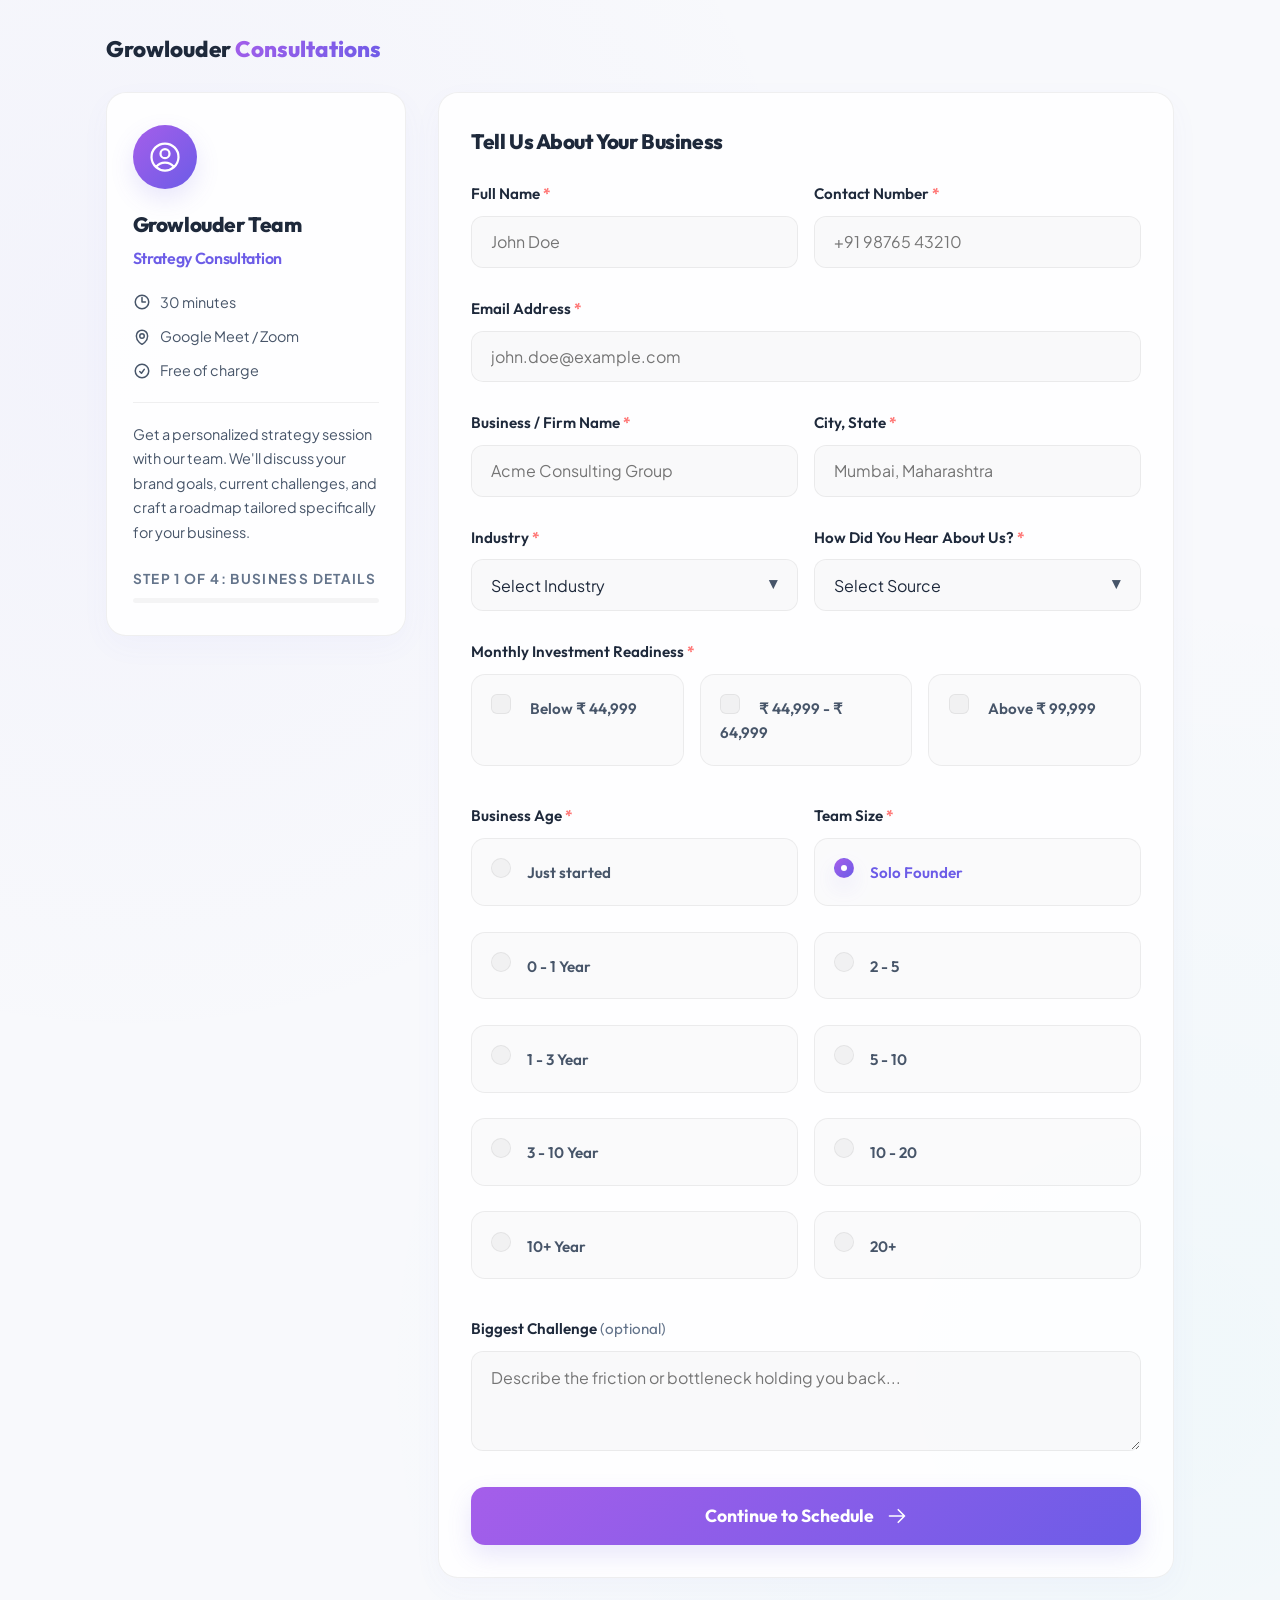
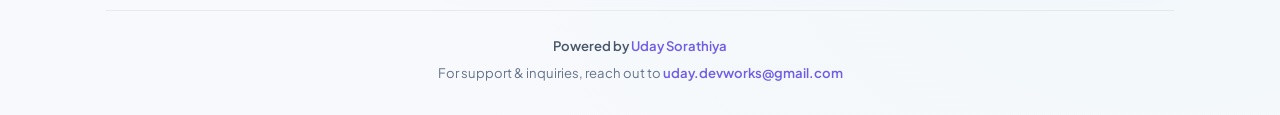
==== static/index.html @ 593f6b60 "Initial commit of GrowLouder Consultation Portal" ====
<!DOCTYPE html>
<html lang="en">
<head>
    <meta charset="UTF-8">
    <meta name="viewport" content="width=device-width, initial-scale=1.0">
    <title>Book a Strategy Consultation | Growlouder </title>
    <meta name="description" content="Schedule a free strategy call with Growlouder . Share your business details and pick a date & time that works for you.">
    <link rel="icon" type="image/svg+xml" href="/static/favicon.svg">
    <link rel="stylesheet" href="/static/css/style.css">
    <link rel="stylesheet" href="/static/css/schedule.css">
</head>
<body>
    <div class="app-container" style="padding: 2rem 1rem; align-items: stretch; max-width: 1100px; margin: 0 auto;">

        <!-- Inactive Banner -->
        <div id="inactive-banner" class="inactive-banner" style="display:none;">
            <svg width="22" height="22" fill="none" stroke="currentColor" stroke-width="2" viewBox="0 0 24 24"><path stroke-linecap="round" stroke-linejoin="round" d="M12 9v4m0 4h.01M10.29 3.86L1.82 18a2 2 0 001.71 3h16.94a2 2 0 001.71-3L13.71 3.86a2 2 0 00-3.42 0z"/></svg>
            Booking is currently unavailable. Please check back later.
        </div>

        <!-- Page Header -->
        <div class="sched-page-header">
            <div class="sched-brand">Growlouder  <span class="gradient-text">Consultations</span></div>
        </div>

        <!-- Main Booking Layout -->
        <div class="booking-layout" id="booking-layout">

            <!-- Left Panel: Info -->
            <aside class="booking-info-panel">
                <div class="info-avatar">
                    <svg width="36" height="36" fill="none" stroke="white" stroke-width="1.5" viewBox="0 0 24 24"><path stroke-linecap="round" stroke-linejoin="round" d="M17.982 18.725A7.488 7.488 0 0012 15.75a7.488 7.488 0 00-5.982 2.975m11.963 0a9 9 0 10-11.963 0m11.963 0A8.966 8.966 0 0112 21a8.966 8.966 0 01-5.982-2.275M15 9.75a3 3 0 11-6 0 3 3 0 016 0z"/></svg>
                </div>
                <h1 class="info-name">Growlouder  Team</h1>
                <h2 class="info-meeting-type">Strategy Consultation</h2>

                <div class="info-detail-row">
                    <svg width="18" height="18" fill="none" stroke="currentColor" stroke-width="2" viewBox="0 0 24 24"><path stroke-linecap="round" stroke-linejoin="round" d="M12 6v6h4.5m4.5 0a9 9 0 11-18 0 9 9 0 0118 0z"/></svg>
                    <span id="slot-duration-label">30 minutes</span>
                </div>
                <div class="info-detail-row">
                    <svg width="18" height="18" fill="none" stroke="currentColor" stroke-width="2" viewBox="0 0 24 24"><path stroke-linecap="round" stroke-linejoin="round" d="M15 10.5a3 3 0 11-6 0 3 3 0 016 0z"/><path stroke-linecap="round" stroke-linejoin="round" d="M19.5 10.5c0 7.142-7.5 11.25-7.5 11.25S4.5 17.642 4.5 10.5a7.5 7.5 0 1115 0z"/></svg>
                    <span>Google Meet / Zoom</span>
                </div>
                <div class="info-detail-row">
                    <svg width="18" height="18" fill="none" stroke="currentColor" stroke-width="2" viewBox="0 0 24 24"><path stroke-linecap="round" stroke-linejoin="round" d="M9 12.75L11.25 15 15 9.75M21 12a9 9 0 11-18 0 9 9 0 0118 0z"/></svg>
                    <span>Free of charge</span>
                </div>

                <hr class="info-divider">
                <p class="info-description">
                    Get a personalized strategy session with our team. We'll discuss your brand goals, current challenges, and craft a roadmap tailored specifically for your business.
                </p>

                <!-- Progress Indicator -->
                <div style="margin-top:1.5rem;">
                    <div class="step-info" id="step-indicator-text" style="text-align:left;margin-bottom:.5rem;">Step 1 of 3</div>
                    <div class="progress-bar-container" style="margin-bottom:0;">
                        <div class="progress-bar-fill" id="progress-bar" style="width:0%"></div>
                    </div>
                </div>
            </aside>

            <!-- Right Panel: Steps -->
            <div class="booking-main" id="booking-main">

                <!-- Step 1: Business Details -->
                <div class="booking-step active" id="step-business">
                    <h3 class="step-heading">Tell Us About Your Business</h3>

                    <form id="business-form" novalidate>
                        <div style="display:grid;grid-template-columns:1fr 1fr;gap:1rem;">
                            <div class="form-group">
                                <label for="full_name" class="required">Full Name</label>
                                <input type="text" id="full_name" class="input-control" placeholder="John Doe" required>
                            </div>
                            <div class="form-group">
                                <label for="contact_number" class="required">Contact Number</label>
                                <input type="tel" id="contact_number" class="input-control" placeholder="+91 98765 43210" required>
                            </div>
                        </div>

                        <div class="form-group">
                            <label for="email" class="required">Email Address</label>
                            <input type="email" id="email" class="input-control" placeholder="john.doe@example.com" required>
                        </div>

                        <div style="display:grid;grid-template-columns:1fr 1fr;gap:1rem;">
                            <div class="form-group">
                                <label for="business_name" class="required">Business / Firm Name</label>
                                <input type="text" id="business_name" class="input-control" placeholder="Acme Consulting Group" required>
                            </div>
                            <div class="form-group">
                                <label for="city_state" class="required">City, State</label>
                                <input type="text" id="city_state" class="input-control" placeholder="Mumbai, Maharashtra" required>
                            </div>
                        </div>

                        <div style="display:grid;grid-template-columns:1fr 1fr;gap:1rem;">
                            <div class="form-group">
                                <label for="industry" class="required">Industry</label>
                                <div class="select-wrapper">
                                    <select id="industry" class="input-control" required>
                                        <option value="" disabled selected>Select Industry</option>
                                        <option value="Healthcare / Clinic">Healthcare / Clinic</option>
                                        <option value="Real Estate">Real Estate</option>
                                        <option value="Coach / Consultant">Coach / Consultant</option>
                                        <option value="Tech & IT">Tech & IT</option>
                                        <option value="Entrepreneur">Entrepreneur</option>
                                        <option value="Podcaster">Podcaster</option>
                                        <option value="Astrologist / Numerologist / Vastu Shastra">Astrologist / Numerologist / Vastu Shastra</option>
                                        <option value="Other">Other</option>
                                    </select>
                                </div>
                            </div>
                            <div class="form-group">
                                <label for="hear_about_us" class="required">How Did You Hear About Us?</label>
                                <div class="select-wrapper">
                                    <select id="hear_about_us" class="input-control" required>
                                        <option value="" disabled selected>Select Source</option>
                                        <option value="Reference">Reference</option>
                                        <option value="Exisiting Client's Profile">Existing Client's Profile</option>
                                        <option value="Google Search">Google Search</option>
                                        <option value="Linkedin">Linkedin</option>
                                        <option value="Instagram">Instagram</option>
                                    </select>
                                </div>
                            </div>
                        </div>

                        <div class="form-group">
                            <label class="required">Monthly Investment Readiness</label>
                            <div class="options-grid" style="grid-template-columns:repeat(3,1fr);">
                                <label class="option-card">
                                    <input type="checkbox" name="monthly_investment" value="Below ₹ 44,999">
                                    <span class="custom-indicator"></span>
                                    <span class="option-label">Below ₹ 44,999</span>
                                </label>
                                <label class="option-card">
                                    <input type="checkbox" name="monthly_investment" value="₹ 44,999 - ₹ 64,999">
                                    <span class="custom-indicator"></span>
                                    <span class="option-label">₹ 44,999 - ₹ 64,999</span>
                                </label>
                                <label class="option-card">
                                    <input type="checkbox" name="monthly_investment" value="Above ₹ 99,999">
                                    <span class="custom-indicator"></span>
                                    <span class="option-label">Above ₹ 99,999</span>
                                </label>
                            </div>
                        </div>

                        <div style="display:grid;grid-template-columns:1fr 1fr;gap:1rem;">
                            <div class="form-group">
                                <label class="required">Business Age</label>
                                <div class="options-grid" style="grid-template-columns:1fr;">
                                    <label class="option-card"><input type="radio" name="business_age" value="Just started"><span class="custom-indicator radio-indicator"></span><span class="option-label">Just started</span></label>
                                    <label class="option-card"><input type="radio" name="business_age" value="0 - 1 Year"><span class="custom-indicator radio-indicator"></span><span class="option-label">0 - 1 Year</span></label>
                                    <label class="option-card"><input type="radio" name="business_age" value="1 - 3 Year"><span class="custom-indicator radio-indicator"></span><span class="option-label">1 - 3 Year</span></label>
                                    <label class="option-card"><input type="radio" name="business_age" value="3 - 10 Year"><span class="custom-indicator radio-indicator"></span><span class="option-label">3 - 10 Year</span></label>
                                    <label class="option-card"><input type="radio" name="business_age" value="10+ Year"><span class="custom-indicator radio-indicator"></span><span class="option-label">10+ Year</span></label>
                                </div>
                            </div>
                            <div class="form-group">
                                <label class="required">Team Size</label>
                                <div class="options-grid" style="grid-template-columns:1fr;">
                                    <label class="option-card"><input type="radio" name="team_size" value="Solo Founder" checked><span class="custom-indicator radio-indicator"></span><span class="option-label">Solo Founder</span></label>
                                    <label class="option-card"><input type="radio" name="team_size" value="2 - 5"><span class="custom-indicator radio-indicator"></span><span class="option-label">2 - 5</span></label>
                                    <label class="option-card"><input type="radio" name="team_size" value="5 - 10"><span class="custom-indicator radio-indicator"></span><span class="option-label">5 - 10</span></label>
                                    <label class="option-card"><input type="radio" name="team_size" value="10 - 20"><span class="custom-indicator radio-indicator"></span><span class="option-label">10 - 20</span></label>
                                    <label class="option-card"><input type="radio" name="team_size" value="20+"><span class="custom-indicator radio-indicator"></span><span class="option-label">20+</span></label>
                                </div>
                            </div>
                        </div>

                        <div class="form-group">
                            <label for="biggest_challenge">Biggest Challenge <span style="color:var(--text-muted);font-weight:400;">(optional)</span></label>
                            <textarea id="biggest_challenge" class="input-control" placeholder="Describe the friction or bottleneck holding you back..." rows="2"></textarea>
                        </div>

                        <button type="submit" class="btn" style="margin-top:.5rem;">
                            Continue to Schedule
                            <svg width="20" height="20" fill="none" stroke="currentColor" stroke-width="2" viewBox="0 0 24 24"><path stroke-linecap="round" stroke-linejoin="round" d="M13.5 4.5L21 12m0 0l-7.5 7.5M21 12H3"/></svg>
                        </button>
                    </form>
                </div>

                <!-- Step 2: Date & Slot Picker -->
                <div class="booking-step" id="step-date">
                    <button class="back-step-btn" onclick="goBackToBusiness()">
                        <svg width="18" height="18" fill="none" stroke="currentColor" stroke-width="2" viewBox="0 0 24 24"><path stroke-linecap="round" stroke-linejoin="round" d="M10.5 19.5L3 12m0 0l7.5-7.5M3 12h18"/></svg>
                        Back to Details
                    </button>
                    <h3 class="step-heading">Select a Date & Time</h3>

                    <div class="cal-and-slots-layout">
                        <!-- Calendar -->
                        <div class="cal-panel">
                            <div class="cal-nav">
                                <button class="cal-nav-btn" id="prev-month-btn" onclick="changeMonth(-1)">
                                    <svg width="20" height="20" fill="none" stroke="currentColor" stroke-width="2" viewBox="0 0 24 24"><path stroke-linecap="round" stroke-linejoin="round" d="M15.75 19.5L8.25 12l7.5-7.5"/></svg>
                                </button>
                                <span class="cal-month-label" id="cal-month-label">May 2026</span>
                                <button class="cal-nav-btn" id="next-month-btn" onclick="changeMonth(1)">
                                    <svg width="20" height="20" fill="none" stroke="currentColor" stroke-width="2" viewBox="0 0 24 24"><path stroke-linecap="round" stroke-linejoin="round" d="M8.25 4.5l7.5 7.5-7.5 7.5"/></svg>
                                </button>
                            </div>

                            <div class="cal-grid">
                                <div class="cal-weekday">Sun</div>
                                <div class="cal-weekday">Mon</div>
                                <div class="cal-weekday">Tue</div>
                                <div class="cal-weekday">Wed</div>
                                <div class="cal-weekday">Thu</div>
                                <div class="cal-weekday">Fri</div>
                                <div class="cal-weekday">Sat</div>
                            </div>
                        </div>

                        <!-- Time Slots Sidebar -->
                        <div class="slots-sidebar" id="slots-section">
                            <div class="slots-sidebar-placeholder" id="slots-placeholder">
                                <svg width="40" height="40" fill="none" stroke="currentColor" stroke-width="1.5" viewBox="0 0 24 24" style="color:var(--text-muted);opacity:.5;">
                                    <path stroke-linecap="round" stroke-linejoin="round" d="M12 6v6h4.5m4.5 0a9 9 0 11-18 0 9 9 0 0118 0z"/>
                                </svg>
                                <p>Select a date to view<br>available time slots</p>
                            </div>
                            <div id="slots-content" style="display:none;">
                                <h4 class="slots-heading">
                                    <span id="slots-date-label"></span>
                                    <span class="timezone-badge">IST</span>
                                </h4>
                                <div class="slots-scroll-area">
                                    <div class="slots-grid" id="slots-grid"></div>
                                </div>
                                <div style="margin-top: 1.5rem;">
                                    <button id="continue-to-confirm-btn" class="btn" onclick="goToConfirmStep()" style="width: 100%; display: none; justify-content: center; align-items: center; gap: 0.5rem;">
                                        Continue
                                        <svg width="20" height="20" fill="none" stroke="currentColor" stroke-width="2" viewBox="0 0 24 24"><path stroke-linecap="round" stroke-linejoin="round" d="M13.5 4.5L21 12m0 0l-7.5 7.5M21 12H3"/></svg>
                                    </button>
                                </div>
                            </div>
                        </div>
                    </div>
                </div>
                <!-- Step 3: Confirm Details -->
                <div class="booking-step" id="step-confirm">
                    <button class="back-step-btn" onclick="goBackToDate()">
                        <svg width="18" height="18" fill="none" stroke="currentColor" stroke-width="2" viewBox="0 0 24 24"><path stroke-linecap="round" stroke-linejoin="round" d="M10.5 19.5L3 12m0 0l7.5-7.5M3 12h18"/></svg>
                        Back to Date & Time
                    </button>
                    <h3 class="step-heading">Confirm Your Booking</h3>
                    <p style="color:var(--text-muted); margin-bottom:1.5rem;">Please review your details before confirming the booking.</p>
                    <div class="success-details-card" id="confirm-details-card" style="margin-bottom:1.5rem;">
                        <!-- populated by js -->
                    </div>
                    <button id="confirm-booking-btn" class="btn" onclick="submitFinalBooking()" style="width: 100%; display: flex; justify-content: center; align-items: center; gap: 0.5rem;">
                        Confirm & Book
                        <svg width="20" height="20" fill="none" stroke="currentColor" stroke-width="2" viewBox="0 0 24 24"><path stroke-linecap="round" stroke-linejoin="round" d="M4.5 12.75l6 6 9-13.5"/></svg>
                    </button>
                </div>

                <!-- Step 4: Success -->
                <div class="booking-step" id="step-success">
                    <div class="success-screen" style="display:block;">
                        <div class="success-icon-wrapper">
                            <svg fill="none" stroke="currentColor" stroke-width="2.5" viewBox="0 0 24 24"><path stroke-linecap="round" stroke-linejoin="round" d="M4.5 12.75l6 6 9-13.5"/></svg>
                        </div>
                        <h2>You're <span class="gradient-text">booked!</span></h2>
                        <p id="success-msg">A confirmation has been sent to your email. We look forward to speaking with you!</p>
                        <div class="success-details-card" id="success-details-card"></div>
                    </div>
                </div>

            </div>
        </div>

        <!-- Brand Footer -->
        <div class="brand-footer" style="margin-top:2rem;">
            <div class="powered-by">Powered by <a href="#" target="_blank">Uday Sorathiya</a></div>
            <div>For support & inquiries, reach out to <a href="mailto:uday.devworks@gmail.com">uday.devworks@gmail.com</a></div>
        </div>
    </div>

    <!-- Toast -->
    <div class="toast-container">
        <div class="toast" id="toast-el"></div>
    </div>

    <script src="/static/js/merged-booking.js"></script>
</body>
</html>
---- static/css/style.css ----
/* 
================================================================
   BrandCraft Onboarding System - Master Design System Stylesheet
   Theme: Premium Light Mode with HSL accents
   Author: Uday Sorathiya
================================================================
*/

@import url('https://fonts.googleapis.com/css2?family=Outfit:wght@300;400;500;600;700;800&family=Plus+Jakarta+Sans:wght@300;400;500;600;700&display=swap');

:root {
    --bg-dark: #f8f9fc;
    --bg-card: rgba(255, 255, 255, 0.85);
    --bg-card-hover: rgba(255, 255, 255, 0.95);
    --border-color: rgba(0, 0, 0, 0.06);
    --border-glow: rgba(108, 92, 231, 0.15);
    
    --primary: #6c5ce7;
    --primary-gradient: linear-gradient(135deg, #a55eea 0%, #6c5ce7 100%);
    --secondary-gradient: linear-gradient(135deg, #00b894 0%, #0984e3 100%);
    --accent-gradient: linear-gradient(135deg, #ff7675 0%, #d63031 100%);
    --text-primary: #1e293b;
    --text-secondary: #475569;
    --text-muted: #64748b;
    
    --font-heading: 'Outfit', sans-serif;
    --font-body: 'Plus Jakarta Sans', sans-serif;
    --shadow-neon: 0 10px 25px rgba(108, 92, 231, 0.15);
    --shadow-neon-cyan: 0 10px 25px rgba(0, 206, 201, 0.12);
    --transition: all 0.35s cubic-bezier(0.25, 0.8, 0.25, 1);
}

/* Reset and Global Styles */
* {
    margin: 0;
    padding: 0;
    box-sizing: border-box;
}

body {
    background-color: var(--bg-dark);
    color: var(--text-primary);
    font-family: var(--font-body);
    min-height: 100vh;
    overflow-x: hidden;
    line-height: 1.6;
    background-image: 
        radial-gradient(circle at 10% 20%, rgba(108, 92, 231, 0.04) 0%, transparent 40%),
        radial-gradient(circle at 90% 80%, rgba(0, 206, 201, 0.03) 0%, transparent 45%);
}

h1, h2, h3, h4, h5, h6 {
    font-family: var(--font-heading);
    font-weight: 700;
    letter-spacing: -0.02em;
}

/* Core Layouts */
.app-container {
    display: flex;
    flex-direction: column;
    min-height: 100vh;
    padding: 2.5rem 1.5rem;
    align-items: center;
    justify-content: center;
}

/* Glassmorphism Card Style */
.glass-card {
    background: var(--bg-card);
    backdrop-filter: blur(20px);
    -webkit-backdrop-filter: blur(20px);
    border: 1px solid var(--border-color);
    border-radius: 24px;
    width: 100%;
    max-width: 780px;
    padding: 3rem;
    box-shadow: 0 20px 45px rgba(108, 92, 231, 0.04), 0 5px 15px rgba(0, 0, 0, 0.02);
    position: relative;
    transition: var(--transition);
}

.glass-card::before {
    content: '';
    position: absolute;
    top: 0;
    left: 0;
    right: 0;
    height: 6px;
    background: var(--primary-gradient);
    border-radius: 24px 24px 0 0;
}

/* Gradient Texts */
.gradient-text {
    background: var(--primary-gradient);
    -webkit-background-clip: text;
    -webkit-text-fill-color: transparent;
    display: inline-block;
}

.gradient-text-alt {
    background: var(--secondary-gradient);
    -webkit-background-clip: text;
    -webkit-text-fill-color: transparent;
    display: inline-block;
}

/* Form Styles */
.form-header {
    text-align: center;
    margin-bottom: 2.5rem;
}

.form-header h1 {
    font-size: 2.5rem;
    margin-bottom: 0.75rem;
    font-weight: 800;
}

.form-header p {
    color: var(--text-secondary);
    font-size: 1.05rem;
}

.form-group {
    margin-bottom: 1.8rem;
    position: relative;
}

.form-group label {
    display: block;
    font-family: var(--font-heading);
    font-weight: 600;
    font-size: 0.95rem;
    margin-bottom: 0.6rem;
    color: var(--text-primary);
    transition: var(--transition);
}

.required::after {
    content: " *";
    color: #ff7675;
    font-weight: bold;
}

/* Premium Inputs */
.input-control {
    width: 100%;
    background: rgba(0, 0, 0, 0.02);
    border: 1px solid var(--border-color);
    border-radius: 12px;
    padding: 0.9rem 1.2rem;
    color: var(--text-primary);
    font-family: var(--font-body);
    font-size: 1rem;
    transition: var(--transition);
}

.input-control:focus {
    outline: none;
    background: #ffffff;
    border-color: #6c5ce7;
    box-shadow: 0 0 15px rgba(108, 92, 231, 0.15);
}

textarea.input-control {
    resize: vertical;
    min-height: 100px;
}

/* Custom Select Dropdowns */
.select-wrapper {
    position: relative;
}

.select-wrapper::after {
    content: '▼';
    font-size: 0.75rem;
    color: var(--text-secondary);
    position: absolute;
    right: 1.2rem;
    top: 50%;
    transform: translateY(-50%);
    pointer-events: none;
    transition: var(--transition);
}

.select-wrapper:hover::after {
    color: var(--text-primary);
}

select.input-control {
    appearance: none;
    -webkit-appearance: none;
    cursor: pointer;
    padding-right: 2.5rem;
}

select.input-control option {
    background-color: #ffffff;
    color: var(--text-primary);
}

/* Custom Option Cards Grid (Checkboxes & Radios) */
.options-grid {
    display: grid;
    grid-template-columns: repeat(auto-fit, minmax(220px, 1fr));
    gap: 1rem;
    margin-top: 0.5rem;
}

.option-card {
    position: relative;
    background: rgba(0, 0, 0, 0.015);
    border: 1px solid var(--border-color);
    border-radius: 14px;
    padding: 1.2rem;
    cursor: pointer;
    transition: var(--transition);
    display: flex;
    align-items: center;
    user-select: none;
}

.option-card:hover {
    background: var(--bg-card-hover);
    border-color: rgba(108, 92, 231, 0.3);
    transform: translateY(-2px);
    box-shadow: 0 5px 15px rgba(0, 0, 0, 0.02);
}

.option-card input[type="checkbox"],
.option-card input[type="radio"] {
    position: absolute;
    opacity: 0;
    cursor: pointer;
    height: 0;
    width: 0;
}

.custom-indicator {
    height: 20px;
    width: 20px;
    background-color: rgba(0, 0, 0, 0.04);
    border: 1px solid var(--border-color);
    border-radius: 6px;
    margin-right: 1rem;
    display: inline-block;
    position: relative;
    flex-shrink: 0;
    transition: var(--transition);
}

/* For Radio indicators (Circles) */
.radio-indicator {
    border-radius: 50%;
}

.option-card:hover .custom-indicator {
    border-color: #6c5ce7;
}

/* Checked States */
.option-card input:checked ~ .custom-indicator {
    background: var(--primary-gradient);
    border-color: transparent;
    box-shadow: var(--shadow-neon);
}

.option-card input:checked ~ .custom-indicator::after {
    display: block;
}

/* Checkbox indicator tick marks */
.custom-indicator::after {
    content: "";
    position: absolute;
    display: none;
    left: 7px;
    top: 3px;
    width: 5px;
    height: 10px;
    border: solid white;
    border-width: 0 2px 2px 0;
    transform: rotate(45deg);
}

/* Radio indicator bullet */
.radio-indicator::after {
    left: 6px;
    top: 6px;
    width: 6px;
    height: 6px;
    border-radius: 50%;
    background: white;
    border: none;
    transform: none;
}

.option-card input:checked ~ .option-label {
    color: #6c5ce7;
    font-weight: 600;
}

.option-label {
    font-size: 0.95rem;
    color: var(--text-secondary);
    transition: var(--transition);
}

/* Submit & Loading Buttons */
.btn-container {
    margin-top: 2.5rem;
}

.btn {
    width: 100%;
    padding: 1.1rem 2rem;
    font-family: var(--font-heading);
    font-weight: 700;
    font-size: 1.1rem;
    color: #ffffff;
    background: var(--primary-gradient);
    border: none;
    border-radius: 14px;
    cursor: pointer;
    transition: var(--transition);
    display: flex;
    justify-content: center;
    align-items: center;
    gap: 0.8rem;
    box-shadow: var(--shadow-neon);
}

.btn:hover {
    transform: translateY(-2px);
    box-shadow: 0 8px 25px rgba(108, 92, 231, 0.35);
}

.btn:active {
    transform: translateY(0);
}

.btn-secondary {
    background: rgba(0, 0, 0, 0.03);
    border: 1px solid var(--border-color);
    box-shadow: none;
    color: var(--text-secondary);
}

.btn-secondary:hover {
    background: rgba(0, 0, 0, 0.06);
    border-color: var(--text-secondary);
    color: var(--text-primary);
    box-shadow: none;
}

/* Form Progress Bar for Multi-step Wizard */
.progress-bar-container {
    width: 100%;
    height: 5px;
    background: rgba(0, 0, 0, 0.04);
    border-radius: 10px;
    margin-bottom: 2.5rem;
    overflow: hidden;
}

.progress-bar-fill {
    height: 100%;
    width: 0%;
    background: var(--primary-gradient);
    box-shadow: var(--shadow-neon);
    transition: width 0.4s ease;
}

.form-step {
    display: none;
    animation: fadeInStep 0.5s ease forwards;
}

.form-step.active {
    display: block;
}

@keyframes fadeInStep {
    from {
        opacity: 0;
        transform: translateY(10px);
    }
    to {
        opacity: 1;
        transform: translateY(0);
    }
}

.form-step-actions {
    display: flex;
    gap: 1rem;
    margin-top: 2.5rem;
}

/* Form Wizard Header Info */
.step-info {
    text-align: center;
    color: var(--text-muted);
    font-size: 0.85rem;
    font-weight: 700;
    text-transform: uppercase;
    letter-spacing: 0.1em;
    margin-bottom: 0.5rem;
}

/* Success Card Overlay */
.success-screen {
    text-align: center;
    display: none;
    animation: scaleIn 0.5s cubic-bezier(0.25, 0.8, 0.25, 1) forwards;
}

.success-icon-wrapper {
    width: 80px;
    height: 80px;
    background: rgba(0, 184, 148, 0.1);
    border: 2px solid #00b894;
    border-radius: 50%;
    display: flex;
    align-items: center;
    justify-content: center;
    margin: 0 auto 2rem;
    box-shadow: var(--shadow-neon-cyan);
    position: relative;
}

.success-icon-wrapper svg {
    width: 40px;
    height: 40px;
    color: #00b894;
}

.success-screen h2 {
    font-size: 2.2rem;
    margin-bottom: 1rem;
}

.success-screen p {
    color: var(--text-secondary);
    margin-bottom: 2rem;
}

@keyframes scaleIn {
    from {
        opacity: 0;
        transform: scale(0.9);
    }
    to {
        opacity: 1;
        transform: scale(1);
    }
}

/* Page Footer Credit styling */
.brand-footer {
    margin-top: 2.5rem;
    padding-top: 1.5rem;
    border-top: 1px solid var(--border-color);
    text-align: center;
    font-size: 0.82rem;
    color: var(--text-muted);
    display: flex;
    flex-direction: column;
    gap: 0.4rem;
}

.brand-footer .powered-by {
    font-weight: 600;
    color: var(--text-secondary);
}

.brand-footer a {
    color: var(--primary);
    text-decoration: none;
    font-weight: 600;
    transition: var(--transition);
}

.brand-footer a:hover {
    text-decoration: underline;
}

/* Login Page Customizations */
.login-card {
    max-width: 420px;
}

.login-footer {
    text-align: center;
    margin-top: 2rem;
}

.login-footer a {
    color: var(--text-secondary);
    text-decoration: none;
    font-size: 0.9rem;
    transition: var(--transition);
}

.login-footer a:hover {
    color: #6c5ce7;
}

/* ================================================================
   DASHBOARD SECTION STYLE
   ================================================================ */
.dashboard-container {
    width: 100%;
    max-width: 1400px;
    padding: 2.5rem 1.5rem;
    margin: 0 auto;
}

/* Dashboard Header */
.dash-header {
    display: flex;
    justify-content: space-between;
    align-items: center;
    margin-bottom: 2.5rem;
    flex-wrap: wrap;
    gap: 1.5rem;
}

.dash-logo-text {
    font-size: 1.8rem;
    font-weight: 800;
}

.dash-actions {
    display: flex;
    gap: 1rem;
    align-items: center;
}

/* Metrics Cards Grid */
.metrics-grid {
    display: grid;
    grid-template-columns: repeat(auto-fit, minmax(240px, 1fr));
    gap: 1.5rem;
    margin-bottom: 2.5rem;
}

.metric-card {
    background: var(--bg-card);
    backdrop-filter: blur(20px);
    border: 1px solid var(--border-color);
    border-radius: 18px;
    padding: 1.5rem;
    display: flex;
    flex-direction: column;
    position: relative;
    overflow: hidden;
    transition: var(--transition);
    box-shadow: 0 10px 30px rgba(0, 0, 0, 0.015);
}

.metric-card:hover {
    border-color: var(--border-glow);
    transform: translateY(-3px);
    box-shadow: 0 15px 35px rgba(108, 92, 231, 0.05);
}

.metric-header {
    display: flex;
    justify-content: space-between;
    align-items: center;
    margin-bottom: 1rem;
}

.metric-title {
    color: var(--text-secondary);
    font-size: 0.9rem;
    font-weight: 600;
    text-transform: uppercase;
    letter-spacing: 0.05em;
}

.metric-icon {
    width: 38px;
    height: 38px;
    border-radius: 10px;
    display: flex;
    align-items: center;
    justify-content: center;
}

.metric-icon-purple {
    background: rgba(108, 92, 231, 0.08);
    color: #6c5ce7;
}

.metric-icon-cyan {
    background: rgba(0, 184, 148, 0.08);
    color: #00b894;
}

.metric-icon-orange {
    background: rgba(253, 150, 68, 0.08);
    color: #fd9644;
}

.metric-value {
    font-size: 2.2rem;
    font-weight: 800;
    line-height: 1;
    margin-bottom: 0.4rem;
}

.metric-desc {
    color: var(--text-muted);
    font-size: 0.8rem;
}

/* Visualization Panel */
.visuals-panel {
    display: grid;
    grid-template-columns: 2fr 1fr;
    gap: 1.5rem;
    margin-bottom: 2.5rem;
}

@media (max-width: 992px) {
    .visuals-panel {
        grid-template-columns: 1fr;
    }
}

.chart-card {
    background: var(--bg-card);
    backdrop-filter: blur(20px);
    border: 1px solid var(--border-color);
    border-radius: 18px;
    padding: 1.8rem;
    min-height: 350px;
    display: flex;
    flex-direction: column;
    box-shadow: 0 10px 30px rgba(0, 0, 0, 0.015);
}

.chart-card-title {
    font-size: 1.2rem;
    font-weight: 700;
    margin-bottom: 1.5rem;
    color: var(--text-primary);
}

.chart-wrapper {
    flex-grow: 1;
    position: relative;
    display: flex;
    justify-content: center;
    align-items: center;
}

/* Leads Table Card */
.table-card {
    background: var(--bg-card);
    backdrop-filter: blur(20px);
    border: 1px solid var(--border-color);
    border-radius: 18px;
    padding: 1.8rem;
    margin-bottom: 2rem;
    box-shadow: 0 10px 30px rgba(0, 0, 0, 0.015);
}

.table-header-row {
    display: flex;
    justify-content: space-between;
    align-items: center;
    margin-bottom: 1.5rem;
    flex-wrap: wrap;
    gap: 1rem;
}

.search-box {
    position: relative;
    max-width: 320px;
    width: 100%;
}

.search-box input {
    padding-left: 2.5rem;
}

.search-icon {
    position: absolute;
    left: 0.9rem;
    top: 50%;
    transform: translateY(-50%);
    color: var(--text-muted);
    pointer-events: none;
}

/* Custom Styled Table */
.table-responsive {
    width: 100%;
    overflow-x: auto;
}

table.leads-table {
    width: 100%;
    border-collapse: collapse;
    text-align: left;
}

table.leads-table th {
    padding: 1rem 1.2rem;
    border-bottom: 2px solid var(--border-color);
    background: rgba(0, 0, 0, 0.015);
    color: var(--text-secondary);
    font-family: var(--font-heading);
    font-weight: 600;
    font-size: 0.9rem;
    text-transform: uppercase;
    letter-spacing: 0.05em;
}

table.leads-table td {
    padding: 1.1rem 1.2rem;
    border-bottom: 1px solid var(--border-color);
    color: var(--text-primary);
    font-size: 0.95rem;
    white-space: nowrap;
    max-width: 240px;
    text-overflow: ellipsis;
    overflow: hidden;
}

table.leads-table tbody tr {
    cursor: pointer;
    transition: var(--transition);
}

table.leads-table tbody tr:hover {
    background: rgba(108, 92, 231, 0.02);
}

.badge {
    display: inline-block;
    padding: 0.25rem 0.6rem;
    border-radius: 30px;
    font-size: 0.75rem;
    font-weight: 700;
    text-transform: uppercase;
    letter-spacing: 0.02em;
}

.badge-industry {
    background: rgba(108, 92, 231, 0.07);
    color: #6c5ce7;
    border: 1px solid rgba(108, 92, 231, 0.15);
}

.badge-source {
    background: rgba(0, 184, 148, 0.07);
    color: #00b894;
    border: 1px solid rgba(0, 184, 148, 0.15);
}

/* Drawer / Slider panel for detail view */
.drawer {
    position: fixed;
    top: 0;
    right: -480px;
    width: 480px;
    max-width: 100%;
    height: 100vh;
    background: #ffffff;
    border-left: 1px solid var(--border-color);
    box-shadow: -10px 0 35px rgba(0, 0, 0, 0.05);
    z-index: 1000;
    padding: 2.5rem;
    overflow-y: auto;
    transition: right 0.4s cubic-bezier(0.25, 0.8, 0.25, 1);
}

.drawer.open {
    right: 0;
}

.drawer-overlay {
    position: fixed;
    top: 0;
    left: 0;
    width: 100vw;
    height: 100vh;
    background: rgba(30, 41, 59, 0.35);
    backdrop-filter: blur(4px);
    z-index: 999;
    opacity: 0;
    pointer-events: none;
    transition: var(--transition);
}

.drawer-overlay.active {
    opacity: 1;
    pointer-events: all;
}

.drawer-close {
    position: absolute;
    top: 1.5rem;
    right: 1.5rem;
    background: none;
    border: none;
    color: var(--text-secondary);
    cursor: pointer;
    font-size: 1.5rem;
    transition: var(--transition);
}

.drawer-close:hover {
    color: var(--text-primary);
    transform: rotate(90deg);
}

.drawer-title {
    font-size: 1.6rem;
    font-weight: 800;
    margin-bottom: 2rem;
    padding-bottom: 1rem;
    border-bottom: 1px solid var(--border-color);
}

.drawer-section {
    margin-bottom: 1.8rem;
}

.drawer-section-title {
    font-size: 0.8rem;
    font-weight: 700;
    color: var(--text-muted);
    text-transform: uppercase;
    letter-spacing: 0.08em;
    margin-bottom: 0.4rem;
}

.drawer-section-value {
    font-size: 1rem;
    color: var(--text-primary);
    word-break: break-word;
}

/* Toast Messages */
.toast-container {
    position: fixed;
    bottom: 2rem;
    right: 2rem;
    z-index: 1001;
}

.toast {
    background: #ffffff;
    border: 1px solid #00b894;
    border-radius: 12px;
    padding: 1rem 1.5rem;
    color: var(--text-primary);
    box-shadow: 0 10px 30px rgba(0, 184, 148, 0.15);
    display: flex;
    align-items: center;
    gap: 0.8rem;
    transform: translateY(100px);
    opacity: 0;
    transition: all 0.4s cubic-bezier(0.175, 0.885, 0.32, 1.275);
}

.toast.show {
    transform: translateY(0);
    opacity: 1;
}

.toast-error {
    border-color: #ff7675;
    box-shadow: 0 10px 30px rgba(255, 118, 117, 0.15);
}

/* Empty State */
.empty-state {
    text-align: center;
    padding: 4rem 2rem;
    color: var(--text-secondary);
}

.empty-state svg {
    width: 64px;
    height: 64px;
    color: var(--text-muted);
    margin-bottom: 1.5rem;
}

/* Spinner */
.spinner {
    width: 24px;
    height: 24px;
    border: 3px solid rgba(108,92,231,0.1);
    border-top: 3px solid #6c5ce7;
    border-radius: 50%;
    animation: spin 1s linear infinite;
}

@keyframes spin {
    0% { transform: rotate(0deg); }
    100% { transform: rotate(360deg); }
}

/* Responsive Overrides */
@media (max-width: 576px) {
    .glass-card {
        padding: 1.8rem;
    }
    .options-grid {
        grid-template-columns: 1fr;
    }
    .form-header h1 {
        font-size: 1.8rem;
    }
    .dash-header {
        flex-direction: column;
        align-items: flex-start;
    }
    .drawer {
        width: 100%;
    }
}
---- static/css/schedule.css ----
/*
================================================================
   Scheduling / Booking System Styles
   BrandCraft – schedule.css
================================================================
*/

/* ---- Page Header ---- */
.sched-page-header {
    display: flex;
    justify-content: space-between;
    align-items: center;
    margin-bottom: 1.5rem;
    flex-wrap: wrap;
    gap: 1rem;
}
.sched-brand {
    font-family: var(--font-heading);
    font-size: 1.4rem;
    font-weight: 800;
}
.back-link {
    display: flex;
    align-items: center;
    gap: .4rem;
    color: var(--text-secondary);
    text-decoration: none;
    font-size: .9rem;
    font-weight: 600;
    transition: var(--transition);
}
.back-link:hover { color: var(--primary); }

/* ---- Inactive Banner ---- */
.inactive-banner {
    display: flex;
    align-items: center;
    gap: .8rem;
    background: rgba(255,118,117,.08);
    border: 1px solid rgba(255,118,117,.25);
    color: #d63031;
    border-radius: 14px;
    padding: 1rem 1.5rem;
    font-weight: 600;
    margin-bottom: 1.5rem;
}

/* ---- Booking Layout ---- */
.booking-layout {
    display: grid;
    grid-template-columns: 300px 1fr;
    gap: 2rem;
    align-items: start;
}

@media (max-width: 820px) {
    .booking-layout { grid-template-columns: 1fr; }
}

/* ---- Info Panel ---- */
.booking-info-panel {
    background: var(--bg-card);
    border: 1px solid var(--border-color);
    border-radius: 20px;
    padding: 2rem 1.6rem;
    position: sticky;
    top: 2rem;
    box-shadow: 0 10px 30px rgba(108,92,231,.04);
}
.info-avatar {
    width: 64px;
    height: 64px;
    border-radius: 50%;
    background: var(--primary-gradient);
    display: flex;
    align-items: center;
    justify-content: center;
    margin-bottom: 1.2rem;
    box-shadow: var(--shadow-neon);
}
.info-name {
    font-size: 1.3rem;
    font-weight: 800;
    margin-bottom: .3rem;
}
.info-meeting-type {
    font-size: 1rem;
    font-weight: 600;
    color: var(--primary);
    margin-bottom: 1.2rem;
}
.info-detail-row {
    display: flex;
    align-items: center;
    gap: .6rem;
    color: var(--text-secondary);
    font-size: .9rem;
    margin-bottom: .7rem;
}
.info-divider {
    border: none;
    border-top: 1px solid var(--border-color);
    margin: 1.2rem 0;
}
.info-description {
    color: var(--text-secondary);
    font-size: .9rem;
    line-height: 1.7;
}

/* ---- Booking Main Panel ---- */
.booking-main {
    background: var(--bg-card);
    border: 1px solid var(--border-color);
    border-radius: 20px;
    padding: 2rem;
    box-shadow: 0 10px 30px rgba(108,92,231,.04);
    min-height: 500px;
}
.booking-step { display: none; animation: fadeInStep .4s ease forwards; }
.booking-step.active { display: block; }
.step-heading {
    font-size: 1.3rem;
    font-weight: 800;
    margin-bottom: 1.5rem;
    color: var(--text-primary);
}

/* ---- Calendar ---- */
.cal-nav {
    display: flex;
    align-items: center;
    justify-content: space-between;
    margin-bottom: 1rem;
}
.cal-month-label {
    font-family: var(--font-heading);
    font-size: 1.1rem;
    font-weight: 700;
    min-width: 140px;
    text-align: center;
}
.cal-nav-btn {
    background: none;
    border: 1px solid var(--border-color);
    border-radius: 8px;
    padding: .4rem .5rem;
    cursor: pointer;
    color: var(--text-secondary);
    display: flex;
    align-items: center;
    transition: var(--transition);
}
.cal-nav-btn:hover {
    background: rgba(108,92,231,.06);
    border-color: rgba(108,92,231,.25);
    color: var(--primary);
}

/* ---- Calendar + Slots Side-by-Side Layout ---- */
.cal-and-slots-layout {
    display: grid;
    grid-template-columns: 1fr 220px;
    gap: 1.5rem;
    align-items: start;
}
@media (max-width: 680px) {
    .cal-and-slots-layout {
        grid-template-columns: 1fr;
    }
}

.cal-panel {
    min-width: 0;
}

/* ---- Slots Sidebar ---- */
.slots-sidebar {
    border-left: 1px solid var(--border-color);
    padding-left: 1.5rem;
    min-height: 340px;
    display: flex;
    flex-direction: column;
}
@media (max-width: 680px) {
    .slots-sidebar {
        border-left: none;
        border-top: 1px solid var(--border-color);
        padding-left: 0;
        padding-top: 1.5rem;
        min-height: auto;
    }
}
.slots-sidebar-placeholder {
    display: flex;
    flex-direction: column;
    align-items: center;
    justify-content: center;
    text-align: center;
    flex: 1;
    color: var(--text-muted);
    font-size: .9rem;
    gap: .8rem;
    padding: 2rem 0;
    line-height: 1.5;
}
.slots-scroll-area {
    max-height: 380px;
    overflow-y: auto;
    padding-right: .4rem;
}
.slots-scroll-area::-webkit-scrollbar {
    width: 4px;
}
.slots-scroll-area::-webkit-scrollbar-thumb {
    background: rgba(108,92,231,.2);
    border-radius: 10px;
}
.slots-scroll-area::-webkit-scrollbar-track {
    background: transparent;
}

.cal-grid {
    display: grid;
    grid-template-columns: repeat(7, 1fr);
    gap: .4rem;
    margin-bottom: .5rem;
}
.cal-weekday {
    text-align: center;
    font-size: .75rem;
    font-weight: 700;
    color: var(--text-muted);
    text-transform: uppercase;
    letter-spacing: .05em;
    padding: .4rem 0;
}
.cal-day {
    aspect-ratio: 1;
    display: flex;
    align-items: center;
    justify-content: center;
    border-radius: 10px;
    font-size: .9rem;
    font-weight: 600;
    cursor: pointer;
    transition: var(--transition);
    border: 1px solid transparent;
    position: relative;
}
.cal-day.empty { cursor: default; }
.cal-day.past { color: var(--text-muted); cursor: not-allowed; opacity: .45; }
.cal-day.today {
    border-color: var(--primary);
    color: var(--primary);
}
.cal-day.available:hover {
    background: rgba(108,92,231,.08);
    border-color: rgba(108,92,231,.3);
    color: var(--primary);
    transform: scale(1.05);
}
.cal-day.selected {
    background: var(--primary-gradient);
    color: #fff;
    box-shadow: var(--shadow-neon);
    border-color: transparent;
}
.cal-day.unavailable { color: var(--text-muted); opacity: .4; cursor: not-allowed; }
.cal-day .booked-dot {
    position: absolute;
    bottom: 4px;
    left: 50%;
    transform: translateX(-50%);
    width: 5px;
    height: 5px;
    border-radius: 50%;
    background: var(--primary);
}

/* ---- Time Slots ---- */
.slots-heading {
    font-size: .95rem;
    font-weight: 700;
    color: var(--text-primary);
    margin-bottom: .8rem;
    display: flex;
    align-items: center;
    gap: .5rem;
    flex-wrap: wrap;
}
.timezone-badge {
    font-size: .68rem;
    font-weight: 700;
    background: rgba(108,92,231,.08);
    color: var(--primary);
    border-radius: 20px;
    padding: .15rem .5rem;
    border: 1px solid rgba(108,92,231,.15);
}
.slots-grid {
    display: flex;
    flex-direction: column;
    gap: .5rem;
}
.slot-btn {
    background: rgba(0,0,0,.02);
    border: 1.5px solid var(--border-color);
    border-radius: 10px;
    padding: .6rem .4rem;
    font-size: .85rem;
    font-weight: 600;
    cursor: pointer;
    font-family: var(--font-body);
    color: var(--text-primary);
    transition: var(--transition);
    text-align: center;
    width: 100%;
}
.slot-btn:hover {
    border-color: var(--primary);
    color: var(--primary);
    background: rgba(108,92,231,.05);
    transform: translateY(-1px);
}
.slot-btn.selected {
    background: var(--primary-gradient);
    border-color: transparent;
    color: #fff;
    box-shadow: var(--shadow-neon);
}
.slot-btn.booked {
    opacity: .4;
    cursor: not-allowed;
    text-decoration: line-through;
}
.slot-btn:disabled { opacity: .4; cursor: not-allowed; }

/* ---- Booking Details Form Step ---- */
.back-step-btn {
    display: flex;
    align-items: center;
    gap: .4rem;
    background: none;
    border: none;
    color: var(--text-secondary);
    cursor: pointer;
    font-size: .9rem;
    font-weight: 600;
    font-family: var(--font-body);
    padding: 0;
    margin-bottom: 1.5rem;
    transition: var(--transition);
}
.back-step-btn:hover { color: var(--primary); }

.selected-slot-badge {
    display: inline-flex;
    align-items: center;
    gap: .5rem;
    background: rgba(108,92,231,.08);
    border: 1px solid rgba(108,92,231,.2);
    border-radius: 30px;
    padding: .5rem 1rem;
    font-size: .9rem;
    font-weight: 700;
    color: var(--primary);
    margin-bottom: 1.5rem;
}

/* ---- Success Details Card ---- */
.success-details-card {
    background: rgba(0,184,148,.05);
    border: 1px solid rgba(0,184,148,.2);
    border-radius: 14px;
    padding: 1.2rem 1.5rem;
    margin-top: 1.5rem;
    text-align: left;
    font-size: .9rem;
    color: var(--text-secondary);
    line-height: 1.8;
}

/* ================================================================
   ADMIN SCHEDULE PAGE
   ================================================================ */

/* Config Row */
.admin-config-row {
    display: grid;
    grid-template-columns: repeat(auto-fit, minmax(300px, 1fr));
    gap: 1.5rem;
    margin-bottom: 2rem;
}
@media (max-width: 700px) {
    .admin-config-row { grid-template-columns: 1fr; }
}

@media (max-width: 900px) {
    .day-detail-layout {
        grid-template-columns: 1fr !important;
    }
}

.config-card {
    background: var(--bg-card);
    border: 1px solid var(--border-color);
    border-radius: 18px;
    padding: 1.5rem;
    box-shadow: 0 8px 25px rgba(0,0,0,.015);
}
.config-card-header {
    display: flex;
    justify-content: space-between;
    align-items: center;
    margin-bottom: 1rem;
    gap: 1rem;
}
.config-card-title {
    font-size: 1rem;
    font-weight: 700;
    color: var(--text-primary);
    margin-bottom: .2rem;
}
.config-card-sub {
    font-size: .82rem;
    color: var(--text-muted);
}

/* Toggle Switch */
.toggle-switch {
    position: relative;
    display: inline-block;
    width: 52px;
    height: 28px;
    flex-shrink: 0;
}
.toggle-switch input { opacity: 0; width: 0; height: 0; }
.toggle-slider {
    position: absolute;
    cursor: pointer;
    inset: 0;
    background: rgba(0,0,0,.12);
    border-radius: 30px;
    transition: .35s;
}
.toggle-slider::before {
    content: "";
    position: absolute;
    height: 20px;
    width: 20px;
    left: 4px;
    bottom: 4px;
    background: #fff;
    border-radius: 50%;
    transition: .35s;
    box-shadow: 0 2px 6px rgba(0,0,0,.15);
}
.toggle-switch input:checked + .toggle-slider { background: var(--primary); box-shadow: var(--shadow-neon); }
.toggle-switch input:checked + .toggle-slider::before { transform: translateX(24px); }

/* Status Badge */
.status-badge-row {
    display: flex;
    align-items: center;
    gap: .6rem;
}
.status-dot {
    width: 10px;
    height: 10px;
    border-radius: 50%;
    background: #b2bec3;
    transition: var(--transition);
}
.status-dot.active { background: #00b894; box-shadow: 0 0 8px rgba(0,184,148,.4); }
.status-dot.inactive { background: #ff7675; box-shadow: 0 0 8px rgba(255,118,117,.3); }
.status-label-text {
    font-size: .9rem;
    font-weight: 600;
    color: var(--text-secondary);
}

/* Slot Duration Row */
.slot-duration-row {
    display: flex;
    gap: .8rem;
    align-items: center;
}

/* Availability Grid */
.avail-grid {
    display: flex;
    flex-direction: column;
    gap: .8rem;
}
.avail-row {
    display: grid;
    grid-template-columns: 120px auto 1fr 1fr auto;
    gap: 1rem;
    align-items: center;
    padding: .8rem 1rem;
    background: rgba(0,0,0,.015);
    border: 1px solid var(--border-color);
    border-radius: 12px;
    transition: var(--transition);
}
.avail-row.inactive-row { opacity: .5; }
.avail-day-label {
    font-weight: 700;
    font-size: .95rem;
    color: var(--text-primary);
}
.avail-time-input {
    padding: .5rem .8rem;
    border: 1px solid var(--border-color);
    border-radius: 8px;
    font-family: var(--font-body);
    font-size: .9rem;
    background: #fff;
    color: var(--text-primary);
    width: 100%;
    transition: var(--transition);
}
.avail-time-input:focus {
    outline: none;
    border-color: var(--primary);
    box-shadow: 0 0 0 3px rgba(108,92,231,.1);
}
.avail-toggle-label {
    font-size: .82rem;
    color: var(--text-muted);
    text-align: right;
    display: flex;
    align-items: center;
    gap: .4rem;
    justify-content: flex-end;
}

@media (max-width: 720px) {
    .avail-row {
        grid-template-columns: 1fr 1fr;
        gap: .6rem;
    }
    .avail-day-label { grid-column: span 2; }
}

/* Admin Calendar Grid */
.admin-cal-grid {
    display: grid;
    grid-template-columns: repeat(7, 1fr);
    gap: .6rem;
    margin-top: 1rem;
}
.admin-cal-day {
    border: 1px solid var(--border-color);
    border-radius: 12px;
    padding: .6rem .4rem;
    min-height: 72px;
    cursor: pointer;
    transition: var(--transition);
    position: relative;
}
.admin-cal-day:hover { border-color: rgba(108,92,231,.3); background: rgba(108,92,231,.02); }
.admin-cal-day.today { border-color: var(--primary); }
.admin-cal-day.has-bookings { background: rgba(108,92,231,.04); }
.admin-cal-day.selected-admin { border-color: var(--primary); background: rgba(108,92,231,.08); box-shadow: var(--shadow-neon); }
.admin-cal-day.empty-day { background: none; cursor: default; border-color: transparent; }
.admin-cal-day.unavailable-day { opacity: .4; cursor: not-allowed; }
.admin-day-num {
    font-size: .9rem;
    font-weight: 700;
    color: var(--text-primary);
    margin-bottom: .3rem;
}
.admin-booking-chips {
    display: flex;
    flex-direction: column;
    gap: .2rem;
}
.admin-booking-chip {
    font-size: .68rem;
    font-weight: 700;
    padding: .15rem .4rem;
    border-radius: 20px;
    background: rgba(108,92,231,.1);
    color: var(--primary);
    white-space: nowrap;
    overflow: hidden;
    text-overflow: ellipsis;
}
.admin-booking-chip.cancelled { background: rgba(255,118,117,.1); color: #d63031; text-decoration: line-through; }
.admin-booking-chip.completed { background: rgba(0,184,148,.1); color: #00b894; }

/* Status Badges in Table */
.status-pill {
    display: inline-block;
    padding: .25rem .7rem;
    border-radius: 20px;
    font-size: .75rem;
    font-weight: 700;
    text-transform: uppercase;
    letter-spacing: .03em;
}
.status-pill.confirmed { background: rgba(108,92,231,.1); color: var(--primary); }
.status-pill.cancelled { background: rgba(255,118,117,.1); color: #d63031; }
.status-pill.completed { background: rgba(0,184,148,.1); color: #00b894; }

/* Action buttons in table */
.action-btns { display: flex; gap: .4rem; }
.action-btn {
    padding: .3rem .6rem;
    border-radius: 7px;
    font-size: .75rem;
    font-weight: 700;
    border: 1px solid var(--border-color);
    cursor: pointer;
    font-family: var(--font-body);
    background: rgba(0,0,0,.02);
    color: var(--text-secondary);
    transition: var(--transition);
}
.action-btn:hover { background: rgba(108,92,231,.06); border-color: rgba(108,92,231,.2); color: var(--primary); }
.action-btn.danger:hover { background: rgba(255,118,117,.08); border-color: rgba(255,118,117,.3); color: #d63031; }
.action-btn.success:hover { background: rgba(0,184,148,.08); border-color: rgba(0,184,148,.3); color: #00b894; }

/* Loading skeleton for slots */
.slot-skeleton {
    background: linear-gradient(90deg, rgba(0,0,0,.04) 25%, rgba(0,0,0,.06) 50%, rgba(0,0,0,.04) 75%);
    background-size: 200% 100%;
    animation: shimmer 1.4s infinite;
    border-radius: 10px;
    height: 42px;
}
@keyframes shimmer { 0% { background-position: 200% 0; } 100% { background-position: -200% 0; } }

/* No slots message */
.no-slots-msg {
    text-align: center;
    padding: 2rem;
    color: var(--text-muted);
    font-size: .95rem;
}

/* ---- Blocked Date Styles ---- */
.admin-cal-day.blocked-day {
    background: rgba(255,118,117,.08) !important;
    border-color: rgba(255,118,117,.3) !important;
    opacity: 1 !important;
    position: relative;
}
.admin-cal-day.blocked-day .admin-day-num {
    color: #d63031;
}
.admin-cal-day.blocked-day::after {
    content: "BLOCKED";
    position: absolute;
    bottom: 4px;
    left: 50%;
    transform: translateX(-50%);
    font-size: .55rem;
    font-weight: 800;
    color: #d63031;
    letter-spacing: .04em;
    text-transform: uppercase;
    background: rgba(255,118,117,.12);
    padding: .1rem .4rem;
    border-radius: 6px;
}
.admin-cal-day.blocked-day:hover {
    background: rgba(255,118,117,.12) !important;
    border-color: rgba(255,118,117,.5) !important;
}

/* Public calendar blocked date (shown as unavailable) */
.cal-day.blocked {
    color: #d63031;
    opacity: .5;
    cursor: not-allowed;
    position: relative;
}
.cal-day.blocked::after {
    content: "";
    position: absolute;
    inset: 20% 30%;
    border-top: 2px solid #d63031;
    transform: rotate(-45deg);
}

/* ================================================================
   MOBILE RESPONSIVENESS OVERRIDES
   ================================================================ */
@media (max-width: 768px) {
    .sched-page-header {
        flex-direction: column;
        align-items: flex-start;
        gap: 0.5rem;
    }
    .booking-info-panel {
        position: static;
        padding: 1.5rem 1.2rem;
    }
    .booking-main {
        padding: 1.5rem;
        min-height: auto;
    }
    .cal-day {
        font-size: 0.8rem;
    }
    .avail-row {
        grid-template-columns: 1fr 1fr;
        gap: 0.8rem;
        padding: 0.8rem;
    }
    .avail-day-label {
        grid-column: span 2;
    }
}

@media (max-width: 576px) {
    .admin-cal-day {
        min-height: 48px;
        padding: 0.3rem 0.1rem;
    }
    .admin-day-num {
        font-size: 0.8rem;
        text-align: center;
        margin-bottom: 0;
    }
    .admin-booking-chips {
        flex-direction: row;
        justify-content: center;
        gap: 2px;
        margin-top: 2px;
    }
    .admin-booking-chip {
        width: 6px;
        height: 6px;
        min-width: 6px;
        border-radius: 50%;
        padding: 0;
        text-indent: -9999px;
        display: inline-block;
    }
    .admin-booking-chip.cancelled {
        background: #ff7675;
    }
    .admin-booking-chip.completed {
        background: #00b894;
    }
    .admin-cal-day.blocked-day::after {
        content: "";
        width: 6px;
        height: 6px;
        border-radius: 50%;
        background: #d63031;
        position: static;
        transform: none;
        margin: 2px auto 0;
        padding: 0;
        display: block;
    }
    .action-btns {
        flex-direction: column;
        gap: 0.2rem;
    }
    .action-btn {
        width: 100%;
        text-align: center;
    }
}
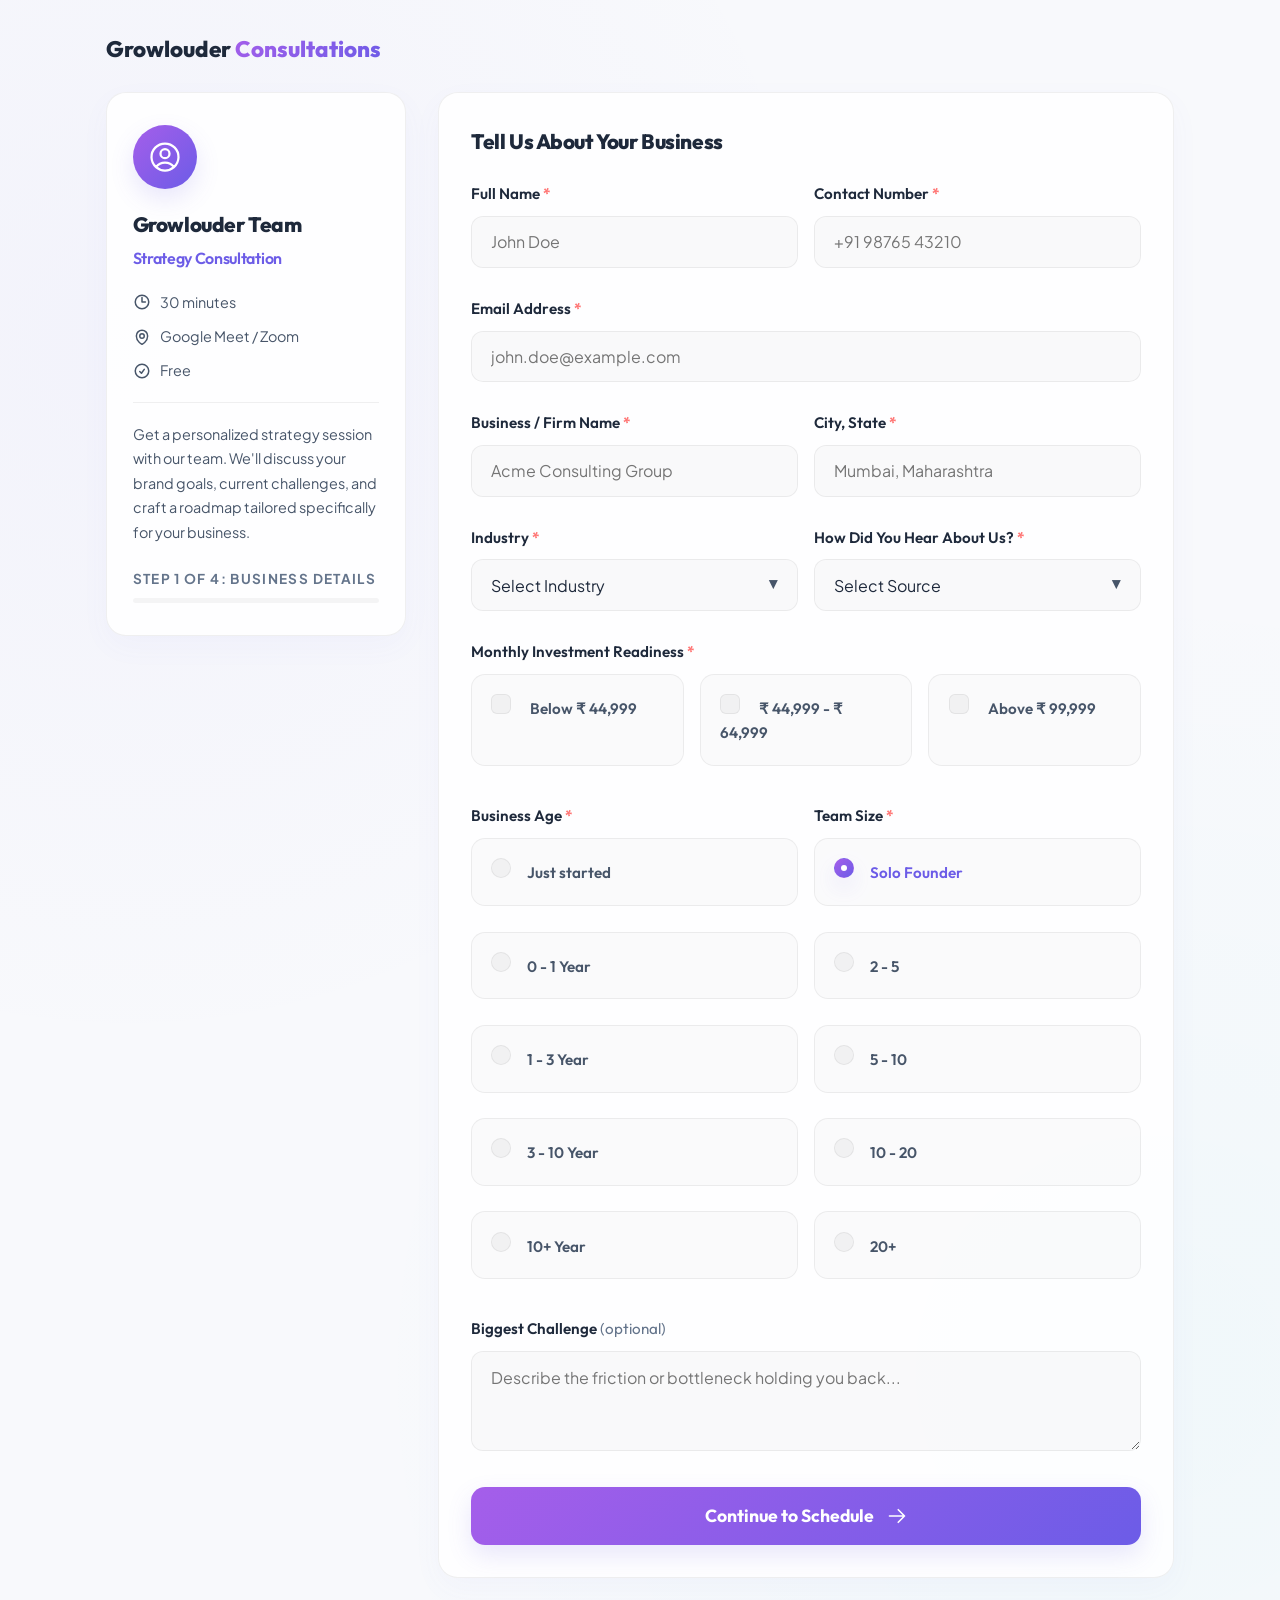
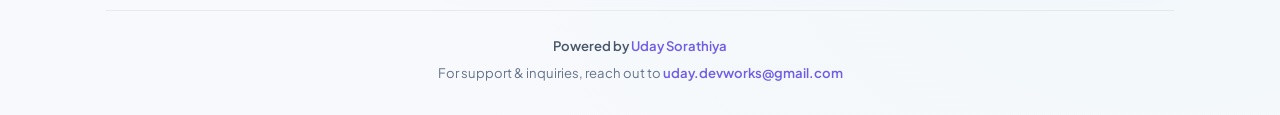
==== commit 94034fd2: "feat: implement multi-step consultation booking flow with calendar integration and business data col" ====
--- a/static/index.html
+++ b/static/index.html
@@ -6,8 +6,8 @@
     <title>Book a Strategy Consultation | Growlouder </title>
     <meta name="description" content="Schedule a free strategy call with Growlouder . Share your business details and pick a date & time that works for you.">
     <link rel="icon" type="image/svg+xml" href="/static/favicon.svg">
-    <link rel="stylesheet" href="/static/css/style.css">
-    <link rel="stylesheet" href="/static/css/schedule.css">
+    <link rel="stylesheet" href="/static/css/style.css?v=1.2">
+    <link rel="stylesheet" href="/static/css/schedule.css?v=1.2">
 </head>
 <body>
     <div class="app-container" style="padding: 2rem 1rem; align-items: stretch; max-width: 1100px; margin: 0 auto;">
@@ -42,9 +42,11 @@
                     <svg width="18" height="18" fill="none" stroke="currentColor" stroke-width="2" viewBox="0 0 24 24"><path stroke-linecap="round" stroke-linejoin="round" d="M15 10.5a3 3 0 11-6 0 3 3 0 016 0z"/><path stroke-linecap="round" stroke-linejoin="round" d="M19.5 10.5c0 7.142-7.5 11.25-7.5 11.25S4.5 17.642 4.5 10.5a7.5 7.5 0 1115 0z"/></svg>
                     <span>Google Meet / Zoom</span>
                 </div>
-                <div class="info-detail-row">
+                <div class="info-detail-row" id="price-container">
                     <svg width="18" height="18" fill="none" stroke="currentColor" stroke-width="2" viewBox="0 0 24 24"><path stroke-linecap="round" stroke-linejoin="round" d="M9 12.75L11.25 15 15 9.75M21 12a9 9 0 11-18 0 9 9 0 0118 0z"/></svg>
-                    <span>Free of charge</span>
+                    <span id="price-original-label" style="text-decoration: line-through; opacity: 0.6; margin-right: 0.3rem; display: none;"></span>
+                    <span id="price-current-label">Free</span>
+                    <span id="price-discount-percent" style="background: rgba(0, 206, 201, 0.12); color: #00b894; padding: 0.15rem 0.45rem; border-radius: 6px; font-size: 0.72rem; font-weight: 700; margin-left: 0.4rem; display: none;"></span>
                 </div>
 
                 <hr class="info-divider">
@@ -286,6 +288,6 @@
         <div class="toast" id="toast-el"></div>
     </div>
 
-    <script src="/static/js/merged-booking.js"></script>
+    <script src="/static/js/merged-booking.js?v=1.2"></script>
 </body>
 </html>
--- a/static/css/style.css
+++ b/static/css/style.css
@@ -925,8 +925,30 @@
     .dash-header {
         flex-direction: column;
         align-items: flex-start;
+        gap: 1rem;
+    }
+    .dash-actions {
+        display: flex;
+        flex-wrap: wrap;
+        width: 100%;
+        gap: 0.5rem !important;
+    }
+    .dash-actions > * {
+        flex: 1 1 auto;
+        justify-content: center;
+        align-items: center;
+        text-align: center;
+        font-size: 0.8rem !important;
+        padding: 0.5rem 0.8rem !important;
+        white-space: nowrap;
     }
     .drawer {
-        width: 100%;
-    }
-}
+        width: 100% !important;
+        max-width: 100% !important;
+        right: -100% !important;
+        padding: 1.5rem !important;
+    }
+    .drawer.open {
+        right: 0 !important;
+    }
+}
--- a/static/css/schedule.css
+++ b/static/css/schedule.css
@@ -768,3 +768,126 @@
         text-align: center;
     }
 }
+
+/* Smartphone Specific Optimization */
+@media (max-width: 480px) {
+    .app-container {
+        padding: 1rem 0.5rem !important;
+    }
+    .booking-info-panel {
+        padding: 1.2rem 1rem !important;
+        border-radius: 16px !important;
+    }
+    .booking-main {
+        padding: 1.2rem 1rem !important;
+        border-radius: 16px !important;
+    }
+    .cal-grid {
+        gap: 0.25rem !important;
+    }
+    .cal-day {
+        font-size: 0.85rem !important;
+        border-radius: 8px !important;
+    }
+    .slot-btn {
+        padding: 0.55rem 0.3rem !important;
+        font-size: 0.82rem !important;
+    }
+    .step-heading {
+        font-size: 1.15rem !important;
+        margin-bottom: 1rem !important;
+    }
+    .success-details-card {
+        padding: 1rem !important;
+        font-size: 0.82rem !important;
+    }
+}
+
+/* Card table reformatting for mobile viewports */
+@media (max-width: 768px) {
+    /* Hide the thead entirely */
+    table.leads-table thead {
+        display: none !important;
+    }
+    
+    /* Make table, tbody, tr, and td display block */
+    table.leads-table,
+    table.leads-table tbody,
+    table.leads-table tr,
+    table.leads-table td {
+        display: block !important;
+        width: 100% !important;
+        box-sizing: border-box !important;
+    }
+    
+    /* Style each tr as a card */
+    table.leads-table tbody tr {
+        background: var(--bg-card) !important;
+        border: 1px solid var(--border-color) !important;
+        border-radius: 16px !important;
+        margin-bottom: 1.2rem !important;
+        padding: 1.2rem !important;
+        box-shadow: 0 4px 15px rgba(0,0,0,0.015) !important;
+        transition: transform 0.2s ease, border-color 0.2s ease !important;
+        position: relative !important;
+        cursor: pointer !important;
+    }
+    
+    table.leads-table tbody tr:hover {
+        transform: translateY(-2px) !important;
+        border-color: var(--primary) !important;
+    }
+    
+    /* Reformat td cells as key-value pairs using data-label attribute */
+    table.leads-table td {
+        border-bottom: 1px dashed rgba(0,0,0,0.04) !important;
+        padding: 0.6rem 0 !important;
+        min-height: 2.2rem !important;
+        display: flex !important;
+        justify-content: space-between !important;
+        align-items: center !important;
+        text-align: right !important;
+        font-size: 0.88rem !important;
+        white-space: normal !important;
+        max-width: 100% !important;
+        border-top: none !important;
+    }
+    
+    table.leads-table td:last-child {
+        border-bottom: none !important;
+        padding-bottom: 0 !important;
+    }
+    
+    /* Inject the label from data-label before the content */
+    table.leads-table td::before {
+        content: attr(data-label) !important;
+        font-weight: 700 !important;
+        font-family: var(--font-heading) !important;
+        font-size: 0.78rem !important;
+        color: var(--text-secondary) !important;
+        text-transform: uppercase !important;
+        letter-spacing: 0.03em !important;
+        text-align: left !important;
+        padding-right: 1rem !important;
+        opacity: 0.85 !important;
+        display: inline-block !important;
+    }
+    
+    /* Make buttons full width on small layout */
+    .action-btns {
+        flex-direction: row !important;
+        gap: 0.4rem !important;
+        width: auto !important;
+        justify-content: flex-end !important;
+        display: flex !important;
+    }
+    
+    .action-btn {
+        width: auto !important;
+        padding: 0.35rem 0.8rem !important;
+        font-size: 0.75rem !important;
+        margin-bottom: 0 !important;
+    }
+}
+
+
